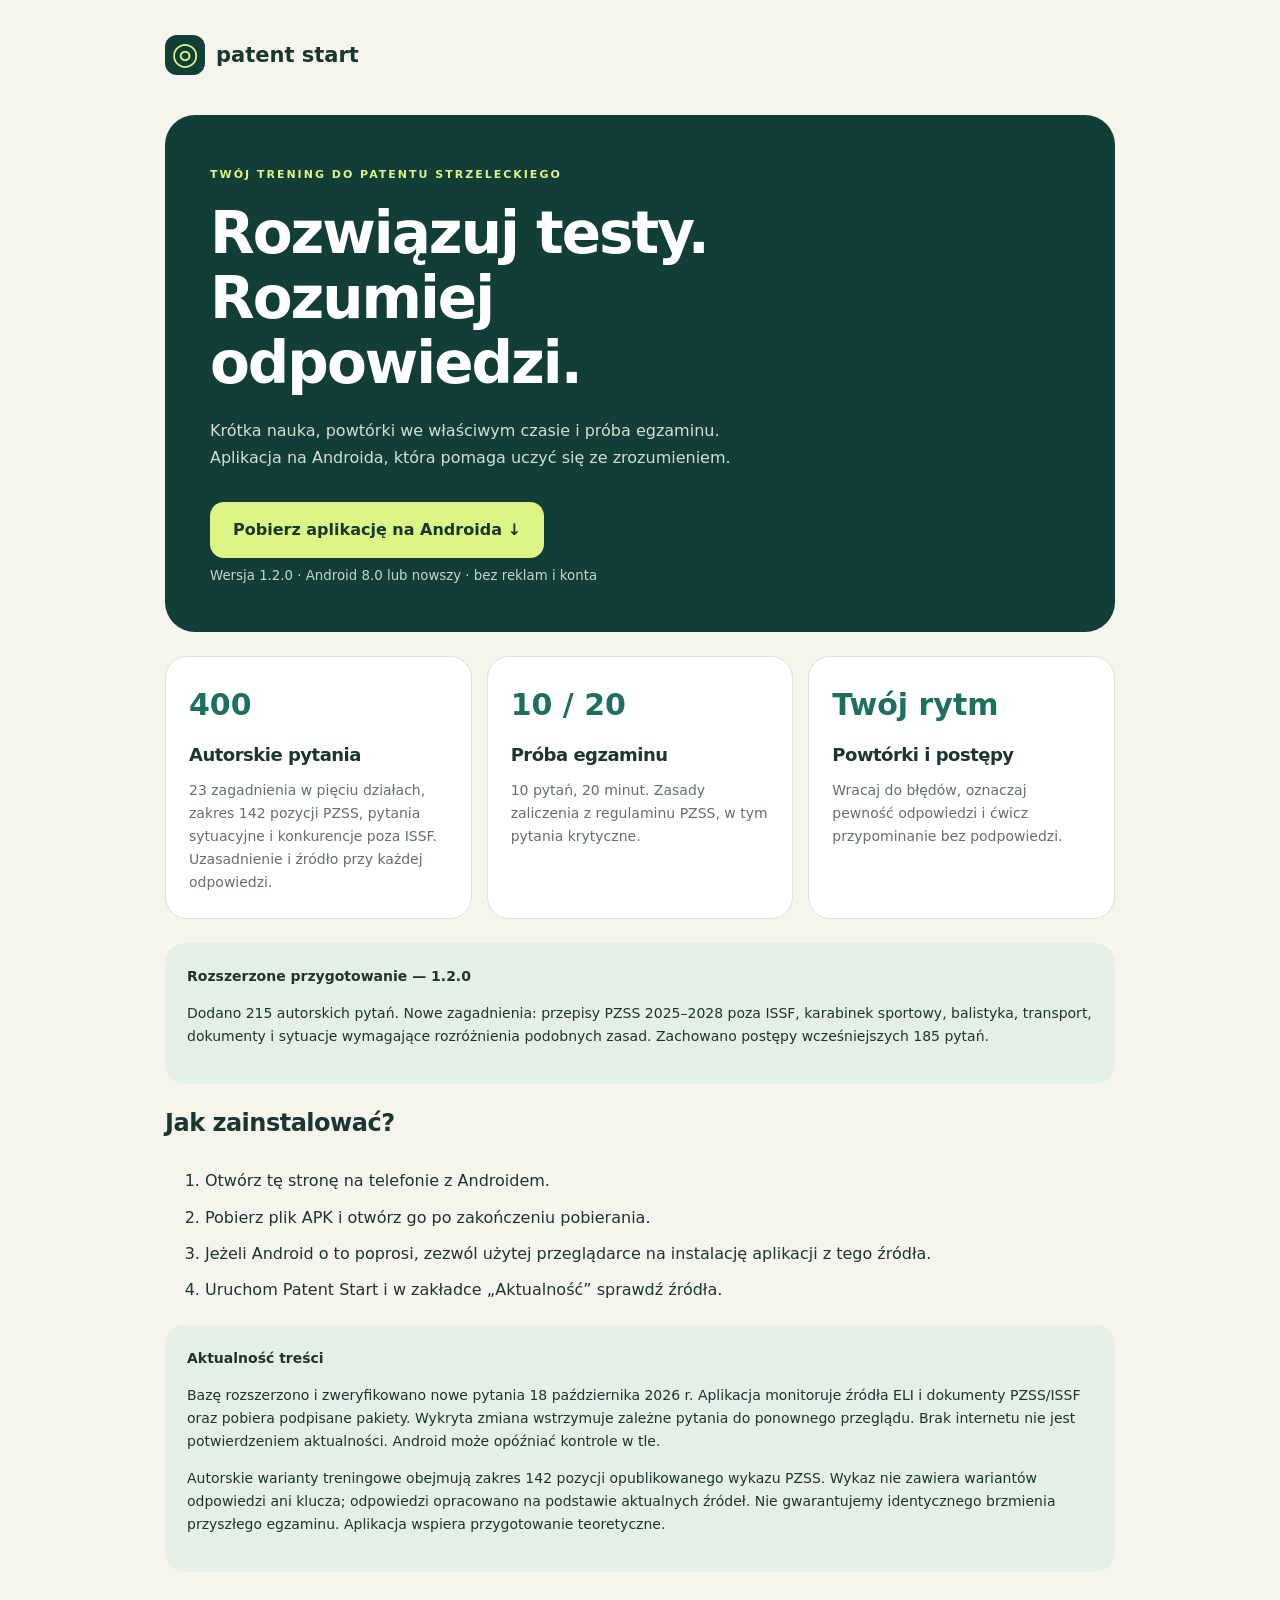
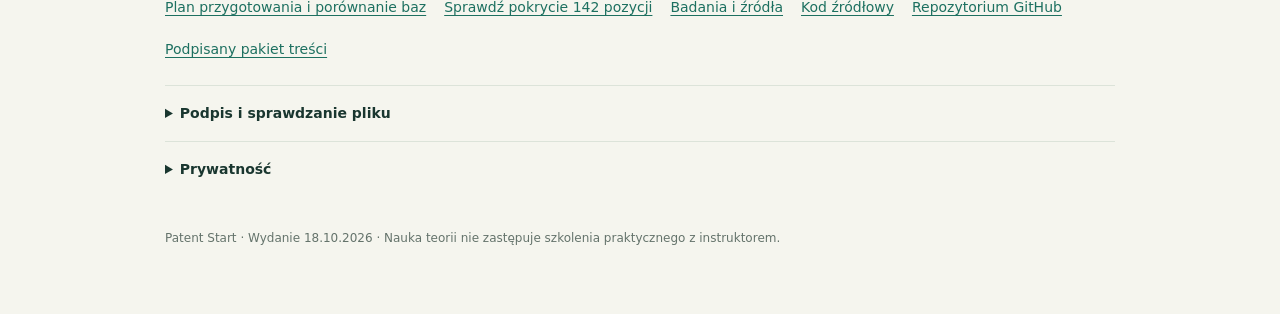
==== src/public/index.html @ 90192442 "Wypakowanie źródeł 1.2.0 do katalogu src/ (bez zmian treści) Źródła z Patent-Start-source.zip, aby z" ====
<!doctype html><html lang="pl"><head><meta charset="utf-8"><meta name="viewport" content="width=device-width,initial-scale=1"><meta name="theme-color" content="#123e38"><title>Patent Start — pobierz aplikację na Androida</title><style>*{box-sizing:border-box}body{margin:0;background:#f5f5ee;color:#19362f;font:16px/1.65 system-ui,sans-serif}main{max-width:1000px;margin:auto;padding:35px 25px 65px}.brand{font-weight:800;font-size:21px;display:flex;gap:11px;align-items:center}.mark{background:#123e38;color:#dcf584;border-radius:12px;width:40px;height:40px;text-align:center;font-size:31px;line-height:37px}.hero{margin-top:40px;background:#123e38;color:#fff;border-radius:30px;padding:45px;position:relative;overflow:hidden}.hero h1{font-size:clamp(34px,6vw,58px);line-height:1.12;letter-spacing:-2px;max-width:650px;margin:15px 0 22px}.hero p{max-width:570px;color:#d3ded5}.tag{color:#dcf584;font-size:11px;letter-spacing:2px;font-weight:750}.download{display:inline-block;background:#dcf584;color:#19362f;text-decoration:none;border-radius:14px;padding:15px 23px;font-weight:750;margin:15px 0 7px}.hero small{display:block;color:#c4d6cb}.grid{display:grid;grid-template-columns:repeat(3,1fr);gap:15px;margin:24px 0}.card{border:1px solid #dce3d9;background:white;border-radius:22px;padding:23px}.card h2{font-size:18px;line-height:1.4;margin:0 0 12px}.card p{font-size:14px;color:#617269;margin:0}.number{display:block;font-size:30px;font-weight:800;color:#1d7060;margin-bottom:12px}h2{letter-spacing:-.5px}a{color:#1d7060;text-underline-offset:3px}li{padding:5px 0}.note{background:#e6efe6;padding:22px;border-radius:20px;font-size:14px}.links{display:flex;gap:18px;flex-wrap:wrap;margin:24px 0;font-size:14px}footer{color:#64736b;font-size:12px;margin-top:32px}code{overflow-wrap:anywhere;font-size:11px}details{border-top:1px solid #dce3d9;padding:16px 0;font-size:14px}summary{font-weight:700;cursor:pointer}@media(max-width:650px){.hero{padding:28px}.grid{grid-template-columns:1fr}.hero h1{letter-spacing:-1px}.card{padding:20px}.number{font-size:23px}}</style></head><body><main><div class="brand"><span class="mark" aria-hidden="true">◎</span>patent start</div><section class="hero"><span class="tag">TWÓJ TRENING DO PATENTU STRZELECKIEGO</span><h1>Rozwiązuj testy.<br>Rozumiej odpowiedzi.</h1><p>Krótka nauka, powtórki we właściwym czasie i próba egzaminu. Aplikacja na Androida, która pomaga uczyć się ze zrozumieniem.</p><a class="download" href="Patent-Start-1.2.0.apk" download>Pobierz aplikację na Androida ↓</a><small>Wersja 1.2.0 · Android 8.0 lub nowszy · bez reklam i konta</small></section><section class="grid"><div class="card"><span class="number">400</span><h2>Autorskie pytania</h2><p>23 zagadnienia w pięciu działach, zakres 142 pozycji PZSS, pytania sytuacyjne i konkurencje poza ISSF. Uzasadnienie i źródło przy każdej odpowiedzi.</p></div><div class="card"><span class="number">10 / 20</span><h2>Próba egzaminu</h2><p>10 pytań, 20 minut. Zasady zaliczenia z regulaminu PZSS, w tym pytania krytyczne.</p></div><div class="card"><span class="number">Twój rytm</span><h2>Powtórki i postępy</h2><p>Wracaj do błędów, oznaczaj pewność odpowiedzi i ćwicz przypominanie bez podpowiedzi.</p></div></section><div class="note"><b>Rozszerzone przygotowanie — 1.2.0</b><p>Dodano 215 autorskich pytań. Nowe zagadnienia: przepisy PZSS 2025–2028 poza ISSF, karabinek sportowy, balistyka, transport, dokumenty i sytuacje wymagające rozróżnienia podobnych zasad. Zachowano postępy wcześniejszych 185 pytań.</p></div><h2>Jak zainstalować?</h2><ol><li>Otwórz tę stronę na telefonie z Androidem.</li><li>Pobierz plik APK i otwórz go po zakończeniu pobierania.</li><li>Jeżeli Android o to poprosi, zezwól użytej przeglądarce na instalację aplikacji z tego źródła.</li><li>Uruchom Patent Start i w zakładce „Aktualność” sprawdź źródła.</li></ol><div class="note"><b>Aktualność treści</b><p>Bazę rozszerzono i zweryfikowano nowe pytania 18 października 2026 r. Aplikacja monitoruje źródła ELI i dokumenty PZSS/ISSF oraz pobiera podpisane pakiety. Wykryta zmiana wstrzymuje zależne pytania do ponownego przeglądu. Brak internetu nie jest potwierdzeniem aktualności. Android może opóźniać kontrole w tle.</p><p>Autorskie warianty treningowe obejmują zakres 142 pozycji opublikowanego wykazu PZSS. Wykaz nie zawiera wariantów odpowiedzi ani klucza; odpowiedzi opracowano na podstawie aktualnych źródeł. Nie gwarantujemy identycznego brzmienia przyszłego egzaminu. Aplikacja wspiera przygotowanie teoretyczne.</p></div><div class="links"><a href="Plan-przygotowania.html">Plan przygotowania i porównanie baz</a><a href="Zakres-PZSS.html">Sprawdź pokrycie 142 pozycji</a><a href="Badania-i-zalozenia.txt">Badania i źródła</a><a href="Patent-Start-source.zip" download>Kod źródłowy</a><a href="https://github.com/grocjusz/patent-start">Repozytorium GitHub</a><a href="latest.patentpack" download>Podpisany pakiet treści</a></div><details><summary>Podpis i sprawdzanie pliku</summary><p>Suma SHA-256 APK: <a href="Patent-Start-1.2.0.apk.sha256">pobierz plik kontrolny</a>. Wydanie jest podpisane kluczem aplikacji. Pakiety pytań mają osobny podpis RSA-SHA256, weryfikowany na telefonie.</p><p>Kompilację i podpis APK sprawdzono narzędziami Android SDK. Logikę nauki oraz interfejs przetestowano. Nie przeprowadzono jeszcze testu na fizycznym telefonie użytkownika.</p></details><details><summary>Prywatność</summary><p>Postępy pozostają na telefonie. Aplikacja nie wymaga konta i nie wysyła wyników nauki. Możesz zapisać kopię do wybranego pliku. Serwisy źródłowe i hosting GitHub mogą zapisywać adres IP podczas pobierania treści.</p></details><footer>Patent Start · Wydanie 18.10.2026 · Nauka teorii nie zastępuje szkolenia praktycznego z instruktorem.</footer></main></body></html>
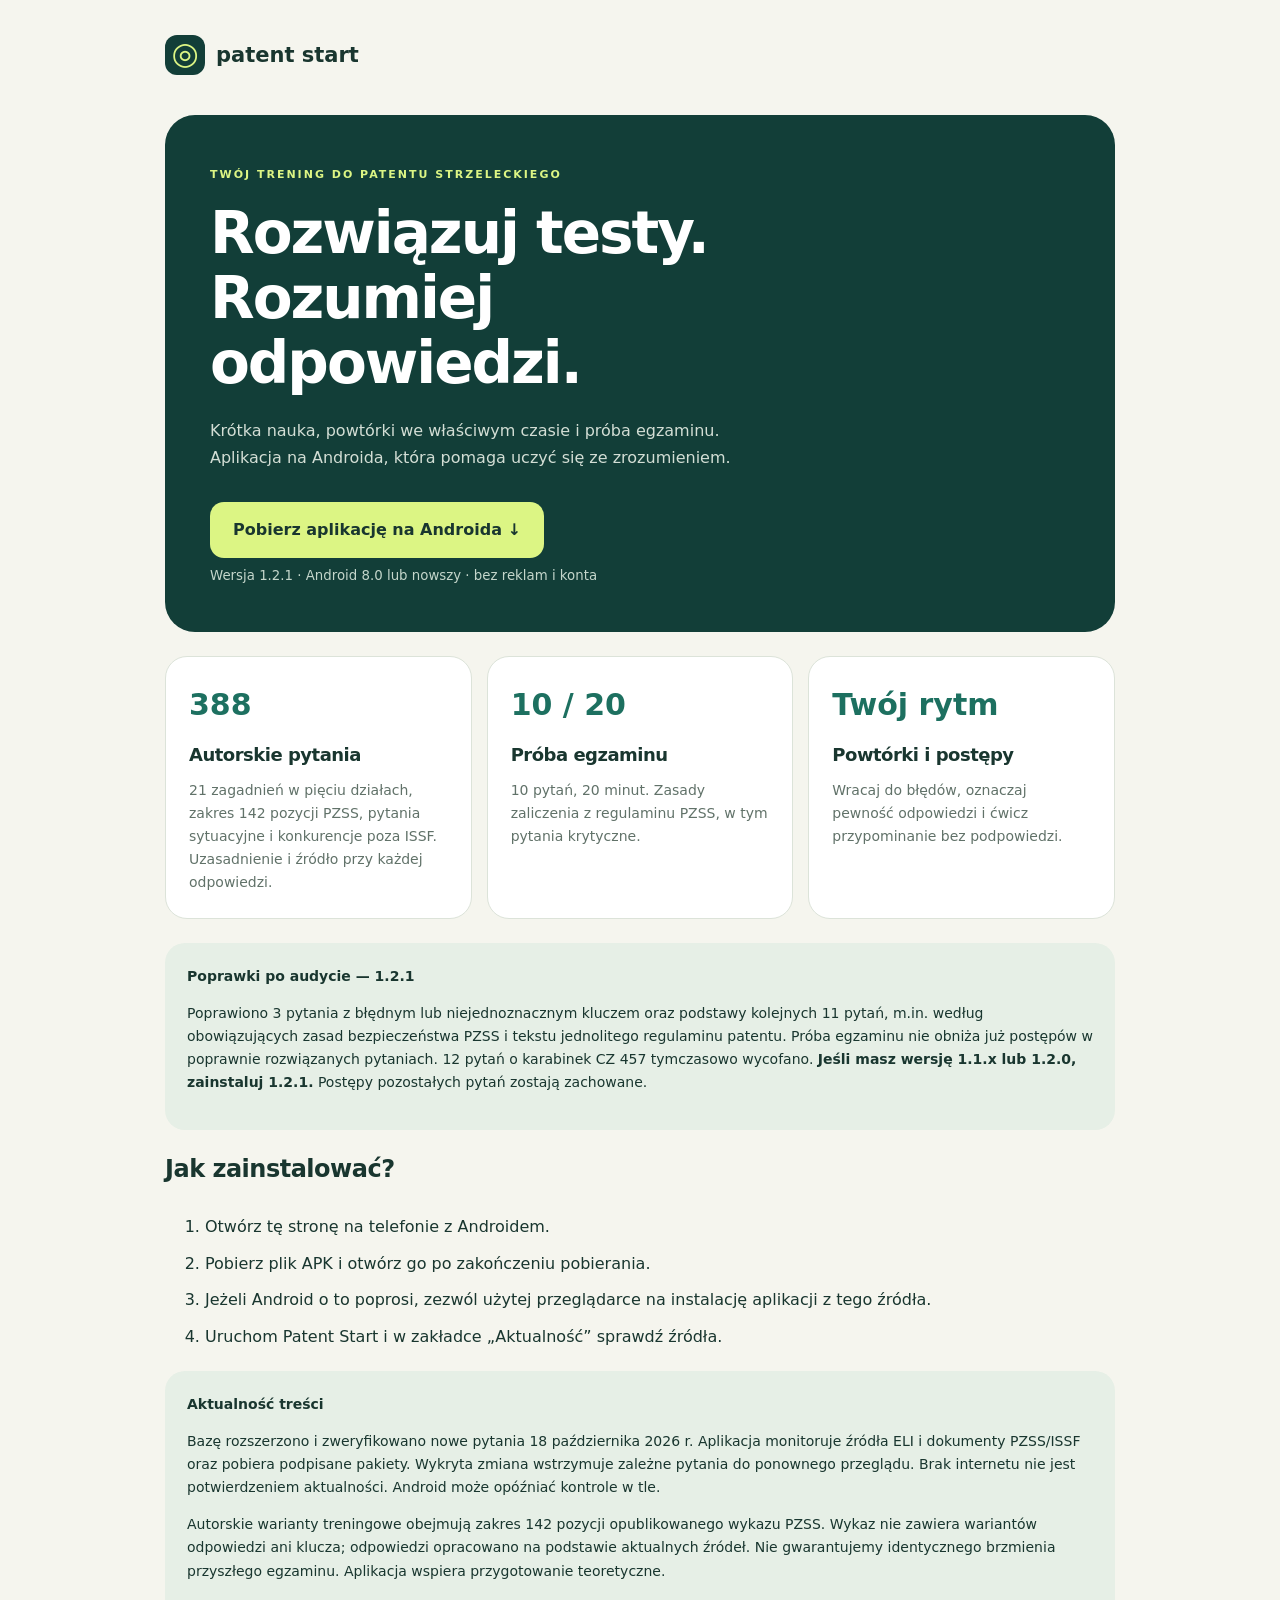
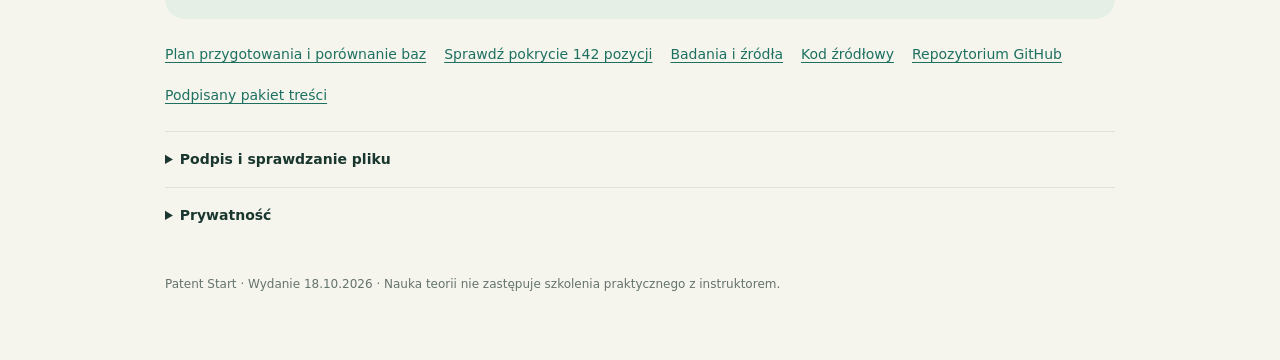
==== commit 5e043e48: "Narzędzia wydania, testy zgodności i dokumentacja 1.2.1 - compat-111.mjs: odwzorowanie walidacji APK" ====
--- a/src/public/index.html
+++ b/src/public/index.html
@@ -1 +1 @@
-<!doctype html><html lang="pl"><head><meta charset="utf-8"><meta name="viewport" content="width=device-width,initial-scale=1"><meta name="theme-color" content="#123e38"><title>Patent Start — pobierz aplikację na Androida</title><style>*{box-sizing:border-box}body{margin:0;background:#f5f5ee;color:#19362f;font:16px/1.65 system-ui,sans-serif}main{max-width:1000px;margin:auto;padding:35px 25px 65px}.brand{font-weight:800;font-size:21px;display:flex;gap:11px;align-items:center}.mark{background:#123e38;color:#dcf584;border-radius:12px;width:40px;height:40px;text-align:center;font-size:31px;line-height:37px}.hero{margin-top:40px;background:#123e38;color:#fff;border-radius:30px;padding:45px;position:relative;overflow:hidden}.hero h1{font-size:clamp(34px,6vw,58px);line-height:1.12;letter-spacing:-2px;max-width:650px;margin:15px 0 22px}.hero p{max-width:570px;color:#d3ded5}.tag{color:#dcf584;font-size:11px;letter-spacing:2px;font-weight:750}.download{display:inline-block;background:#dcf584;color:#19362f;text-decoration:none;border-radius:14px;padding:15px 23px;font-weight:750;margin:15px 0 7px}.hero small{display:block;color:#c4d6cb}.grid{display:grid;grid-template-columns:repeat(3,1fr);gap:15px;margin:24px 0}.card{border:1px solid #dce3d9;background:white;border-radius:22px;padding:23px}.card h2{font-size:18px;line-height:1.4;margin:0 0 12px}.card p{font-size:14px;color:#617269;margin:0}.number{display:block;font-size:30px;font-weight:800;color:#1d7060;margin-bottom:12px}h2{letter-spacing:-.5px}a{color:#1d7060;text-underline-offset:3px}li{padding:5px 0}.note{background:#e6efe6;padding:22px;border-radius:20px;font-size:14px}.links{display:flex;gap:18px;flex-wrap:wrap;margin:24px 0;font-size:14px}footer{color:#64736b;font-size:12px;margin-top:32px}code{overflow-wrap:anywhere;font-size:11px}details{border-top:1px solid #dce3d9;padding:16px 0;font-size:14px}summary{font-weight:700;cursor:pointer}@media(max-width:650px){.hero{padding:28px}.grid{grid-template-columns:1fr}.hero h1{letter-spacing:-1px}.card{padding:20px}.number{font-size:23px}}</style></head><body><main><div class="brand"><span class="mark" aria-hidden="true">◎</span>patent start</div><section class="hero"><span class="tag">TWÓJ TRENING DO PATENTU STRZELECKIEGO</span><h1>Rozwiązuj testy.<br>Rozumiej odpowiedzi.</h1><p>Krótka nauka, powtórki we właściwym czasie i próba egzaminu. Aplikacja na Androida, która pomaga uczyć się ze zrozumieniem.</p><a class="download" href="Patent-Start-1.2.0.apk" download>Pobierz aplikację na Androida ↓</a><small>Wersja 1.2.0 · Android 8.0 lub nowszy · bez reklam i konta</small></section><section class="grid"><div class="card"><span class="number">400</span><h2>Autorskie pytania</h2><p>23 zagadnienia w pięciu działach, zakres 142 pozycji PZSS, pytania sytuacyjne i konkurencje poza ISSF. Uzasadnienie i źródło przy każdej odpowiedzi.</p></div><div class="card"><span class="number">10 / 20</span><h2>Próba egzaminu</h2><p>10 pytań, 20 minut. Zasady zaliczenia z regulaminu PZSS, w tym pytania krytyczne.</p></div><div class="card"><span class="number">Twój rytm</span><h2>Powtórki i postępy</h2><p>Wracaj do błędów, oznaczaj pewność odpowiedzi i ćwicz przypominanie bez podpowiedzi.</p></div></section><div class="note"><b>Rozszerzone przygotowanie — 1.2.0</b><p>Dodano 215 autorskich pytań. Nowe zagadnienia: przepisy PZSS 2025–2028 poza ISSF, karabinek sportowy, balistyka, transport, dokumenty i sytuacje wymagające rozróżnienia podobnych zasad. Zachowano postępy wcześniejszych 185 pytań.</p></div><h2>Jak zainstalować?</h2><ol><li>Otwórz tę stronę na telefonie z Androidem.</li><li>Pobierz plik APK i otwórz go po zakończeniu pobierania.</li><li>Jeżeli Android o to poprosi, zezwól użytej przeglądarce na instalację aplikacji z tego źródła.</li><li>Uruchom Patent Start i w zakładce „Aktualność” sprawdź źródła.</li></ol><div class="note"><b>Aktualność treści</b><p>Bazę rozszerzono i zweryfikowano nowe pytania 18 października 2026 r. Aplikacja monitoruje źródła ELI i dokumenty PZSS/ISSF oraz pobiera podpisane pakiety. Wykryta zmiana wstrzymuje zależne pytania do ponownego przeglądu. Brak internetu nie jest potwierdzeniem aktualności. Android może opóźniać kontrole w tle.</p><p>Autorskie warianty treningowe obejmują zakres 142 pozycji opublikowanego wykazu PZSS. Wykaz nie zawiera wariantów odpowiedzi ani klucza; odpowiedzi opracowano na podstawie aktualnych źródeł. Nie gwarantujemy identycznego brzmienia przyszłego egzaminu. Aplikacja wspiera przygotowanie teoretyczne.</p></div><div class="links"><a href="Plan-przygotowania.html">Plan przygotowania i porównanie baz</a><a href="Zakres-PZSS.html">Sprawdź pokrycie 142 pozycji</a><a href="Badania-i-zalozenia.txt">Badania i źródła</a><a href="Patent-Start-source.zip" download>Kod źródłowy</a><a href="https://github.com/grocjusz/patent-start">Repozytorium GitHub</a><a href="latest.patentpack" download>Podpisany pakiet treści</a></div><details><summary>Podpis i sprawdzanie pliku</summary><p>Suma SHA-256 APK: <a href="Patent-Start-1.2.0.apk.sha256">pobierz plik kontrolny</a>. Wydanie jest podpisane kluczem aplikacji. Pakiety pytań mają osobny podpis RSA-SHA256, weryfikowany na telefonie.</p><p>Kompilację i podpis APK sprawdzono narzędziami Android SDK. Logikę nauki oraz interfejs przetestowano. Nie przeprowadzono jeszcze testu na fizycznym telefonie użytkownika.</p></details><details><summary>Prywatność</summary><p>Postępy pozostają na telefonie. Aplikacja nie wymaga konta i nie wysyła wyników nauki. Możesz zapisać kopię do wybranego pliku. Serwisy źródłowe i hosting GitHub mogą zapisywać adres IP podczas pobierania treści.</p></details><footer>Patent Start · Wydanie 18.10.2026 · Nauka teorii nie zastępuje szkolenia praktycznego z instruktorem.</footer></main></body></html>
+<!doctype html><html lang="pl"><head><meta charset="utf-8"><meta name="viewport" content="width=device-width,initial-scale=1"><meta name="theme-color" content="#123e38"><title>Patent Start — pobierz aplikację na Androida</title><style>*{box-sizing:border-box}body{margin:0;background:#f5f5ee;color:#19362f;font:16px/1.65 system-ui,sans-serif}main{max-width:1000px;margin:auto;padding:35px 25px 65px}.brand{font-weight:800;font-size:21px;display:flex;gap:11px;align-items:center}.mark{background:#123e38;color:#dcf584;border-radius:12px;width:40px;height:40px;text-align:center;font-size:31px;line-height:37px}.hero{margin-top:40px;background:#123e38;color:#fff;border-radius:30px;padding:45px;position:relative;overflow:hidden}.hero h1{font-size:clamp(34px,6vw,58px);line-height:1.12;letter-spacing:-2px;max-width:650px;margin:15px 0 22px}.hero p{max-width:570px;color:#d3ded5}.tag{color:#dcf584;font-size:11px;letter-spacing:2px;font-weight:750}.download{display:inline-block;background:#dcf584;color:#19362f;text-decoration:none;border-radius:14px;padding:15px 23px;font-weight:750;margin:15px 0 7px}.hero small{display:block;color:#c4d6cb}.grid{display:grid;grid-template-columns:repeat(3,1fr);gap:15px;margin:24px 0}.card{border:1px solid #dce3d9;background:white;border-radius:22px;padding:23px}.card h2{font-size:18px;line-height:1.4;margin:0 0 12px}.card p{font-size:14px;color:#617269;margin:0}.number{display:block;font-size:30px;font-weight:800;color:#1d7060;margin-bottom:12px}h2{letter-spacing:-.5px}a{color:#1d7060;text-underline-offset:3px}li{padding:5px 0}.note{background:#e6efe6;padding:22px;border-radius:20px;font-size:14px}.links{display:flex;gap:18px;flex-wrap:wrap;margin:24px 0;font-size:14px}footer{color:#64736b;font-size:12px;margin-top:32px}code{overflow-wrap:anywhere;font-size:11px}details{border-top:1px solid #dce3d9;padding:16px 0;font-size:14px}summary{font-weight:700;cursor:pointer}@media(max-width:650px){.hero{padding:28px}.grid{grid-template-columns:1fr}.hero h1{letter-spacing:-1px}.card{padding:20px}.number{font-size:23px}}</style></head><body><main><div class="brand"><span class="mark" aria-hidden="true">◎</span>patent start</div><section class="hero"><span class="tag">TWÓJ TRENING DO PATENTU STRZELECKIEGO</span><h1>Rozwiązuj testy.<br>Rozumiej odpowiedzi.</h1><p>Krótka nauka, powtórki we właściwym czasie i próba egzaminu. Aplikacja na Androida, która pomaga uczyć się ze zrozumieniem.</p><a class="download" href="Patent-Start-1.2.1.apk" download>Pobierz aplikację na Androida ↓</a><small>Wersja 1.2.1 · Android 8.0 lub nowszy · bez reklam i konta</small></section><section class="grid"><div class="card"><span class="number">388</span><h2>Autorskie pytania</h2><p>21 zagadnień w pięciu działach, zakres 142 pozycji PZSS, pytania sytuacyjne i konkurencje poza ISSF. Uzasadnienie i źródło przy każdej odpowiedzi.</p></div><div class="card"><span class="number">10 / 20</span><h2>Próba egzaminu</h2><p>10 pytań, 20 minut. Zasady zaliczenia z regulaminu PZSS, w tym pytania krytyczne.</p></div><div class="card"><span class="number">Twój rytm</span><h2>Powtórki i postępy</h2><p>Wracaj do błędów, oznaczaj pewność odpowiedzi i ćwicz przypominanie bez podpowiedzi.</p></div></section><div class="note"><b>Poprawki po audycie — 1.2.1</b><p>Poprawiono 3 pytania z błędnym lub niejednoznacznym kluczem oraz podstawy kolejnych 11 pytań, m.in. według obowiązujących zasad bezpieczeństwa PZSS i tekstu jednolitego regulaminu patentu. Próba egzaminu nie obniża już postępów w poprawnie rozwiązanych pytaniach. 12 pytań o karabinek CZ 457 tymczasowo wycofano. <b>Jeśli masz wersję 1.1.x lub 1.2.0, zainstaluj 1.2.1.</b> Postępy pozostałych pytań zostają zachowane.</p></div><h2>Jak zainstalować?</h2><ol><li>Otwórz tę stronę na telefonie z Androidem.</li><li>Pobierz plik APK i otwórz go po zakończeniu pobierania.</li><li>Jeżeli Android o to poprosi, zezwól użytej przeglądarce na instalację aplikacji z tego źródła.</li><li>Uruchom Patent Start i w zakładce „Aktualność” sprawdź źródła.</li></ol><div class="note"><b>Aktualność treści</b><p>Bazę rozszerzono i zweryfikowano nowe pytania 18 października 2026 r. Aplikacja monitoruje źródła ELI i dokumenty PZSS/ISSF oraz pobiera podpisane pakiety. Wykryta zmiana wstrzymuje zależne pytania do ponownego przeglądu. Brak internetu nie jest potwierdzeniem aktualności. Android może opóźniać kontrole w tle.</p><p>Autorskie warianty treningowe obejmują zakres 142 pozycji opublikowanego wykazu PZSS. Wykaz nie zawiera wariantów odpowiedzi ani klucza; odpowiedzi opracowano na podstawie aktualnych źródeł. Nie gwarantujemy identycznego brzmienia przyszłego egzaminu. Aplikacja wspiera przygotowanie teoretyczne.</p></div><div class="links"><a href="Plan-przygotowania.html">Plan przygotowania i porównanie baz</a><a href="Zakres-PZSS.html">Sprawdź pokrycie 142 pozycji</a><a href="Badania-i-zalozenia.txt">Badania i źródła</a><a href="Patent-Start-source.zip" download>Kod źródłowy</a><a href="https://github.com/grocjusz/patent-start">Repozytorium GitHub</a><a href="latest.patentpack" download>Podpisany pakiet treści</a></div><details><summary>Podpis i sprawdzanie pliku</summary><p>Suma SHA-256 APK: <a href="Patent-Start-1.2.1.apk.sha256">pobierz plik kontrolny</a>. Wydanie jest podpisane kluczem aplikacji. Pakiety pytań mają osobny podpis RSA-SHA256, weryfikowany na telefonie.</p><p>Kompilację i podpis APK sprawdzono narzędziami Android SDK. Logikę nauki oraz interfejs przetestowano. Nie przeprowadzono jeszcze testu na fizycznym telefonie użytkownika.</p></details><details><summary>Prywatność</summary><p>Postępy pozostają na telefonie. Aplikacja nie wymaga konta i nie wysyła wyników nauki. Możesz zapisać kopię do wybranego pliku. Serwisy źródłowe i hosting GitHub mogą zapisywać adres IP podczas pobierania treści.</p></details><footer>Patent Start · Wydanie 18.10.2026 · Nauka teorii nie zastępuje szkolenia praktycznego z instruktorem.</footer></main></body></html>
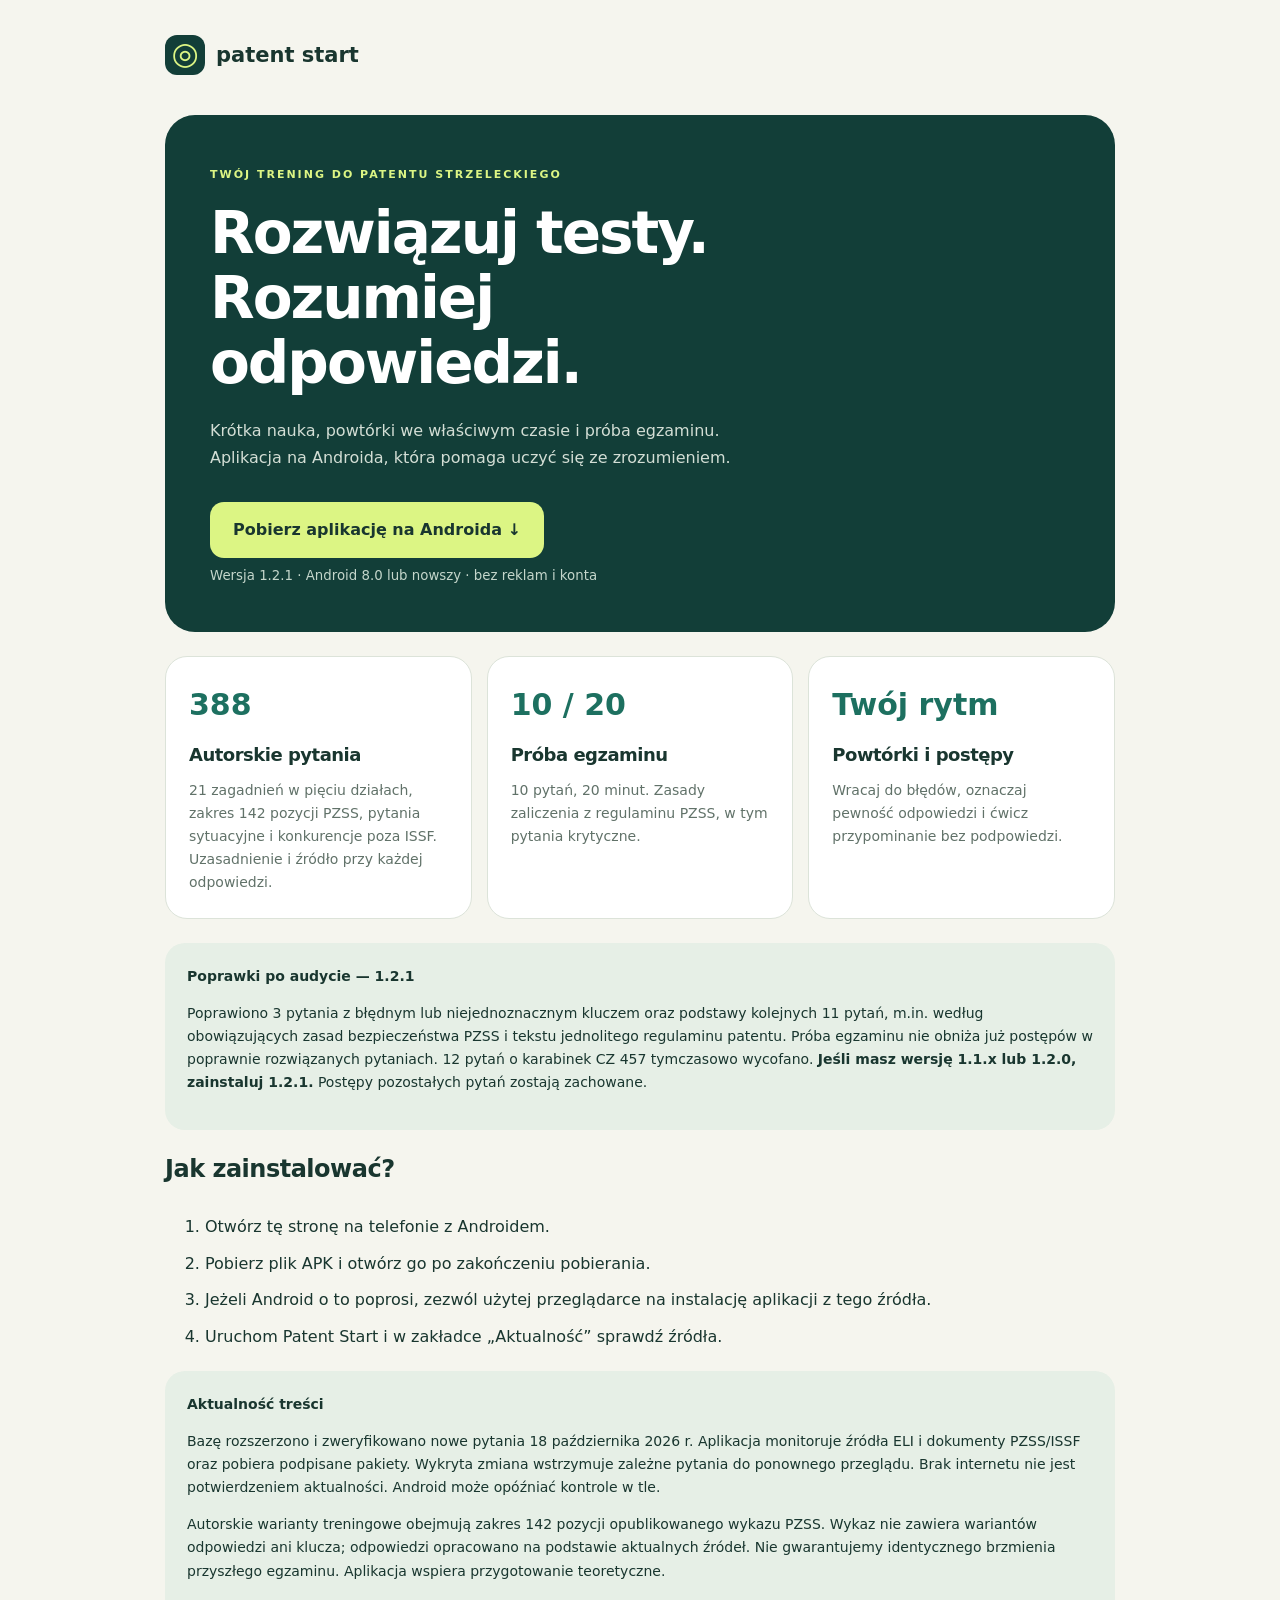
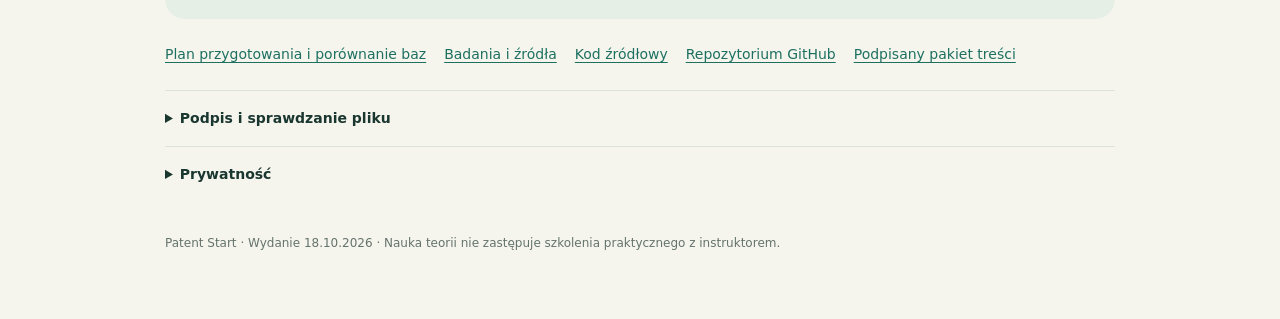
==== commit 7f95c6db: "Usunięta nieaktualna strona Zakres-PZSS.html i odnośniki do niej Co-Authored-By: Claude Opus 5.5 <no" ====
--- a/src/public/index.html
+++ b/src/public/index.html
@@ -1 +1 @@
-<!doctype html><html lang="pl"><head><meta charset="utf-8"><meta name="viewport" content="width=device-width,initial-scale=1"><meta name="theme-color" content="#123e38"><title>Patent Start — pobierz aplikację na Androida</title><style>*{box-sizing:border-box}body{margin:0;background:#f5f5ee;color:#19362f;font:16px/1.65 system-ui,sans-serif}main{max-width:1000px;margin:auto;padding:35px 25px 65px}.brand{font-weight:800;font-size:21px;display:flex;gap:11px;align-items:center}.mark{background:#123e38;color:#dcf584;border-radius:12px;width:40px;height:40px;text-align:center;font-size:31px;line-height:37px}.hero{margin-top:40px;background:#123e38;color:#fff;border-radius:30px;padding:45px;position:relative;overflow:hidden}.hero h1{font-size:clamp(34px,6vw,58px);line-height:1.12;letter-spacing:-2px;max-width:650px;margin:15px 0 22px}.hero p{max-width:570px;color:#d3ded5}.tag{color:#dcf584;font-size:11px;letter-spacing:2px;font-weight:750}.download{display:inline-block;background:#dcf584;color:#19362f;text-decoration:none;border-radius:14px;padding:15px 23px;font-weight:750;margin:15px 0 7px}.hero small{display:block;color:#c4d6cb}.grid{display:grid;grid-template-columns:repeat(3,1fr);gap:15px;margin:24px 0}.card{border:1px solid #dce3d9;background:white;border-radius:22px;padding:23px}.card h2{font-size:18px;line-height:1.4;margin:0 0 12px}.card p{font-size:14px;color:#617269;margin:0}.number{display:block;font-size:30px;font-weight:800;color:#1d7060;margin-bottom:12px}h2{letter-spacing:-.5px}a{color:#1d7060;text-underline-offset:3px}li{padding:5px 0}.note{background:#e6efe6;padding:22px;border-radius:20px;font-size:14px}.links{display:flex;gap:18px;flex-wrap:wrap;margin:24px 0;font-size:14px}footer{color:#64736b;font-size:12px;margin-top:32px}code{overflow-wrap:anywhere;font-size:11px}details{border-top:1px solid #dce3d9;padding:16px 0;font-size:14px}summary{font-weight:700;cursor:pointer}@media(max-width:650px){.hero{padding:28px}.grid{grid-template-columns:1fr}.hero h1{letter-spacing:-1px}.card{padding:20px}.number{font-size:23px}}</style></head><body><main><div class="brand"><span class="mark" aria-hidden="true">◎</span>patent start</div><section class="hero"><span class="tag">TWÓJ TRENING DO PATENTU STRZELECKIEGO</span><h1>Rozwiązuj testy.<br>Rozumiej odpowiedzi.</h1><p>Krótka nauka, powtórki we właściwym czasie i próba egzaminu. Aplikacja na Androida, która pomaga uczyć się ze zrozumieniem.</p><a class="download" href="Patent-Start-1.2.1.apk" download>Pobierz aplikację na Androida ↓</a><small>Wersja 1.2.1 · Android 8.0 lub nowszy · bez reklam i konta</small></section><section class="grid"><div class="card"><span class="number">388</span><h2>Autorskie pytania</h2><p>21 zagadnień w pięciu działach, zakres 142 pozycji PZSS, pytania sytuacyjne i konkurencje poza ISSF. Uzasadnienie i źródło przy każdej odpowiedzi.</p></div><div class="card"><span class="number">10 / 20</span><h2>Próba egzaminu</h2><p>10 pytań, 20 minut. Zasady zaliczenia z regulaminu PZSS, w tym pytania krytyczne.</p></div><div class="card"><span class="number">Twój rytm</span><h2>Powtórki i postępy</h2><p>Wracaj do błędów, oznaczaj pewność odpowiedzi i ćwicz przypominanie bez podpowiedzi.</p></div></section><div class="note"><b>Poprawki po audycie — 1.2.1</b><p>Poprawiono 3 pytania z błędnym lub niejednoznacznym kluczem oraz podstawy kolejnych 11 pytań, m.in. według obowiązujących zasad bezpieczeństwa PZSS i tekstu jednolitego regulaminu patentu. Próba egzaminu nie obniża już postępów w poprawnie rozwiązanych pytaniach. 12 pytań o karabinek CZ 457 tymczasowo wycofano. <b>Jeśli masz wersję 1.1.x lub 1.2.0, zainstaluj 1.2.1.</b> Postępy pozostałych pytań zostają zachowane.</p></div><h2>Jak zainstalować?</h2><ol><li>Otwórz tę stronę na telefonie z Androidem.</li><li>Pobierz plik APK i otwórz go po zakończeniu pobierania.</li><li>Jeżeli Android o to poprosi, zezwól użytej przeglądarce na instalację aplikacji z tego źródła.</li><li>Uruchom Patent Start i w zakładce „Aktualność” sprawdź źródła.</li></ol><div class="note"><b>Aktualność treści</b><p>Bazę rozszerzono i zweryfikowano nowe pytania 18 października 2026 r. Aplikacja monitoruje źródła ELI i dokumenty PZSS/ISSF oraz pobiera podpisane pakiety. Wykryta zmiana wstrzymuje zależne pytania do ponownego przeglądu. Brak internetu nie jest potwierdzeniem aktualności. Android może opóźniać kontrole w tle.</p><p>Autorskie warianty treningowe obejmują zakres 142 pozycji opublikowanego wykazu PZSS. Wykaz nie zawiera wariantów odpowiedzi ani klucza; odpowiedzi opracowano na podstawie aktualnych źródeł. Nie gwarantujemy identycznego brzmienia przyszłego egzaminu. Aplikacja wspiera przygotowanie teoretyczne.</p></div><div class="links"><a href="Plan-przygotowania.html">Plan przygotowania i porównanie baz</a><a href="Zakres-PZSS.html">Sprawdź pokrycie 142 pozycji</a><a href="Badania-i-zalozenia.txt">Badania i źródła</a><a href="Patent-Start-source.zip" download>Kod źródłowy</a><a href="https://github.com/grocjusz/patent-start">Repozytorium GitHub</a><a href="latest.patentpack" download>Podpisany pakiet treści</a></div><details><summary>Podpis i sprawdzanie pliku</summary><p>Suma SHA-256 APK: <a href="Patent-Start-1.2.1.apk.sha256">pobierz plik kontrolny</a>. Wydanie jest podpisane kluczem aplikacji. Pakiety pytań mają osobny podpis RSA-SHA256, weryfikowany na telefonie.</p><p>Kompilację i podpis APK sprawdzono narzędziami Android SDK. Logikę nauki oraz interfejs przetestowano. Nie przeprowadzono jeszcze testu na fizycznym telefonie użytkownika.</p></details><details><summary>Prywatność</summary><p>Postępy pozostają na telefonie. Aplikacja nie wymaga konta i nie wysyła wyników nauki. Możesz zapisać kopię do wybranego pliku. Serwisy źródłowe i hosting GitHub mogą zapisywać adres IP podczas pobierania treści.</p></details><footer>Patent Start · Wydanie 18.10.2026 · Nauka teorii nie zastępuje szkolenia praktycznego z instruktorem.</footer></main></body></html>
+<!doctype html><html lang="pl"><head><meta charset="utf-8"><meta name="viewport" content="width=device-width,initial-scale=1"><meta name="theme-color" content="#123e38"><title>Patent Start — pobierz aplikację na Androida</title><style>*{box-sizing:border-box}body{margin:0;background:#f5f5ee;color:#19362f;font:16px/1.65 system-ui,sans-serif}main{max-width:1000px;margin:auto;padding:35px 25px 65px}.brand{font-weight:800;font-size:21px;display:flex;gap:11px;align-items:center}.mark{background:#123e38;color:#dcf584;border-radius:12px;width:40px;height:40px;text-align:center;font-size:31px;line-height:37px}.hero{margin-top:40px;background:#123e38;color:#fff;border-radius:30px;padding:45px;position:relative;overflow:hidden}.hero h1{font-size:clamp(34px,6vw,58px);line-height:1.12;letter-spacing:-2px;max-width:650px;margin:15px 0 22px}.hero p{max-width:570px;color:#d3ded5}.tag{color:#dcf584;font-size:11px;letter-spacing:2px;font-weight:750}.download{display:inline-block;background:#dcf584;color:#19362f;text-decoration:none;border-radius:14px;padding:15px 23px;font-weight:750;margin:15px 0 7px}.hero small{display:block;color:#c4d6cb}.grid{display:grid;grid-template-columns:repeat(3,1fr);gap:15px;margin:24px 0}.card{border:1px solid #dce3d9;background:white;border-radius:22px;padding:23px}.card h2{font-size:18px;line-height:1.4;margin:0 0 12px}.card p{font-size:14px;color:#617269;margin:0}.number{display:block;font-size:30px;font-weight:800;color:#1d7060;margin-bottom:12px}h2{letter-spacing:-.5px}a{color:#1d7060;text-underline-offset:3px}li{padding:5px 0}.note{background:#e6efe6;padding:22px;border-radius:20px;font-size:14px}.links{display:flex;gap:18px;flex-wrap:wrap;margin:24px 0;font-size:14px}footer{color:#64736b;font-size:12px;margin-top:32px}code{overflow-wrap:anywhere;font-size:11px}details{border-top:1px solid #dce3d9;padding:16px 0;font-size:14px}summary{font-weight:700;cursor:pointer}@media(max-width:650px){.hero{padding:28px}.grid{grid-template-columns:1fr}.hero h1{letter-spacing:-1px}.card{padding:20px}.number{font-size:23px}}</style></head><body><main><div class="brand"><span class="mark" aria-hidden="true">◎</span>patent start</div><section class="hero"><span class="tag">TWÓJ TRENING DO PATENTU STRZELECKIEGO</span><h1>Rozwiązuj testy.<br>Rozumiej odpowiedzi.</h1><p>Krótka nauka, powtórki we właściwym czasie i próba egzaminu. Aplikacja na Androida, która pomaga uczyć się ze zrozumieniem.</p><a class="download" href="Patent-Start-1.2.1.apk" download>Pobierz aplikację na Androida ↓</a><small>Wersja 1.2.1 · Android 8.0 lub nowszy · bez reklam i konta</small></section><section class="grid"><div class="card"><span class="number">388</span><h2>Autorskie pytania</h2><p>21 zagadnień w pięciu działach, zakres 142 pozycji PZSS, pytania sytuacyjne i konkurencje poza ISSF. Uzasadnienie i źródło przy każdej odpowiedzi.</p></div><div class="card"><span class="number">10 / 20</span><h2>Próba egzaminu</h2><p>10 pytań, 20 minut. Zasady zaliczenia z regulaminu PZSS, w tym pytania krytyczne.</p></div><div class="card"><span class="number">Twój rytm</span><h2>Powtórki i postępy</h2><p>Wracaj do błędów, oznaczaj pewność odpowiedzi i ćwicz przypominanie bez podpowiedzi.</p></div></section><div class="note"><b>Poprawki po audycie — 1.2.1</b><p>Poprawiono 3 pytania z błędnym lub niejednoznacznym kluczem oraz podstawy kolejnych 11 pytań, m.in. według obowiązujących zasad bezpieczeństwa PZSS i tekstu jednolitego regulaminu patentu. Próba egzaminu nie obniża już postępów w poprawnie rozwiązanych pytaniach. 12 pytań o karabinek CZ 457 tymczasowo wycofano. <b>Jeśli masz wersję 1.1.x lub 1.2.0, zainstaluj 1.2.1.</b> Postępy pozostałych pytań zostają zachowane.</p></div><h2>Jak zainstalować?</h2><ol><li>Otwórz tę stronę na telefonie z Androidem.</li><li>Pobierz plik APK i otwórz go po zakończeniu pobierania.</li><li>Jeżeli Android o to poprosi, zezwól użytej przeglądarce na instalację aplikacji z tego źródła.</li><li>Uruchom Patent Start i w zakładce „Aktualność” sprawdź źródła.</li></ol><div class="note"><b>Aktualność treści</b><p>Bazę rozszerzono i zweryfikowano nowe pytania 18 października 2026 r. Aplikacja monitoruje źródła ELI i dokumenty PZSS/ISSF oraz pobiera podpisane pakiety. Wykryta zmiana wstrzymuje zależne pytania do ponownego przeglądu. Brak internetu nie jest potwierdzeniem aktualności. Android może opóźniać kontrole w tle.</p><p>Autorskie warianty treningowe obejmują zakres 142 pozycji opublikowanego wykazu PZSS. Wykaz nie zawiera wariantów odpowiedzi ani klucza; odpowiedzi opracowano na podstawie aktualnych źródeł. Nie gwarantujemy identycznego brzmienia przyszłego egzaminu. Aplikacja wspiera przygotowanie teoretyczne.</p></div><div class="links"><a href="Plan-przygotowania.html">Plan przygotowania i porównanie baz</a><a href="Badania-i-zalozenia.txt">Badania i źródła</a><a href="https://github.com/grocjusz/patent-start/tree/main/src">Kod źródłowy</a><a href="https://github.com/grocjusz/patent-start">Repozytorium GitHub</a><a href="latest.patentpack" download>Podpisany pakiet treści</a></div><details><summary>Podpis i sprawdzanie pliku</summary><p>Suma SHA-256 APK: <a href="Patent-Start-1.2.1.apk.sha256">pobierz plik kontrolny</a>. Wydanie jest podpisane kluczem aplikacji. Pakiety pytań mają osobny podpis RSA-SHA256, weryfikowany na telefonie.</p><p>Kompilację i podpis APK sprawdzono narzędziami Android SDK. Logikę nauki oraz interfejs przetestowano. Nie przeprowadzono jeszcze testu na fizycznym telefonie użytkownika.</p></details><details><summary>Prywatność</summary><p>Postępy pozostają na telefonie. Aplikacja nie wymaga konta i nie wysyła wyników nauki. Możesz zapisać kopię do wybranego pliku. Serwisy źródłowe i hosting GitHub mogą zapisywać adres IP podczas pobierania treści.</p></details><footer>Patent Start · Wydanie 18.10.2026 · Nauka teorii nie zastępuje szkolenia praktycznego z instruktorem.</footer></main></body></html>
